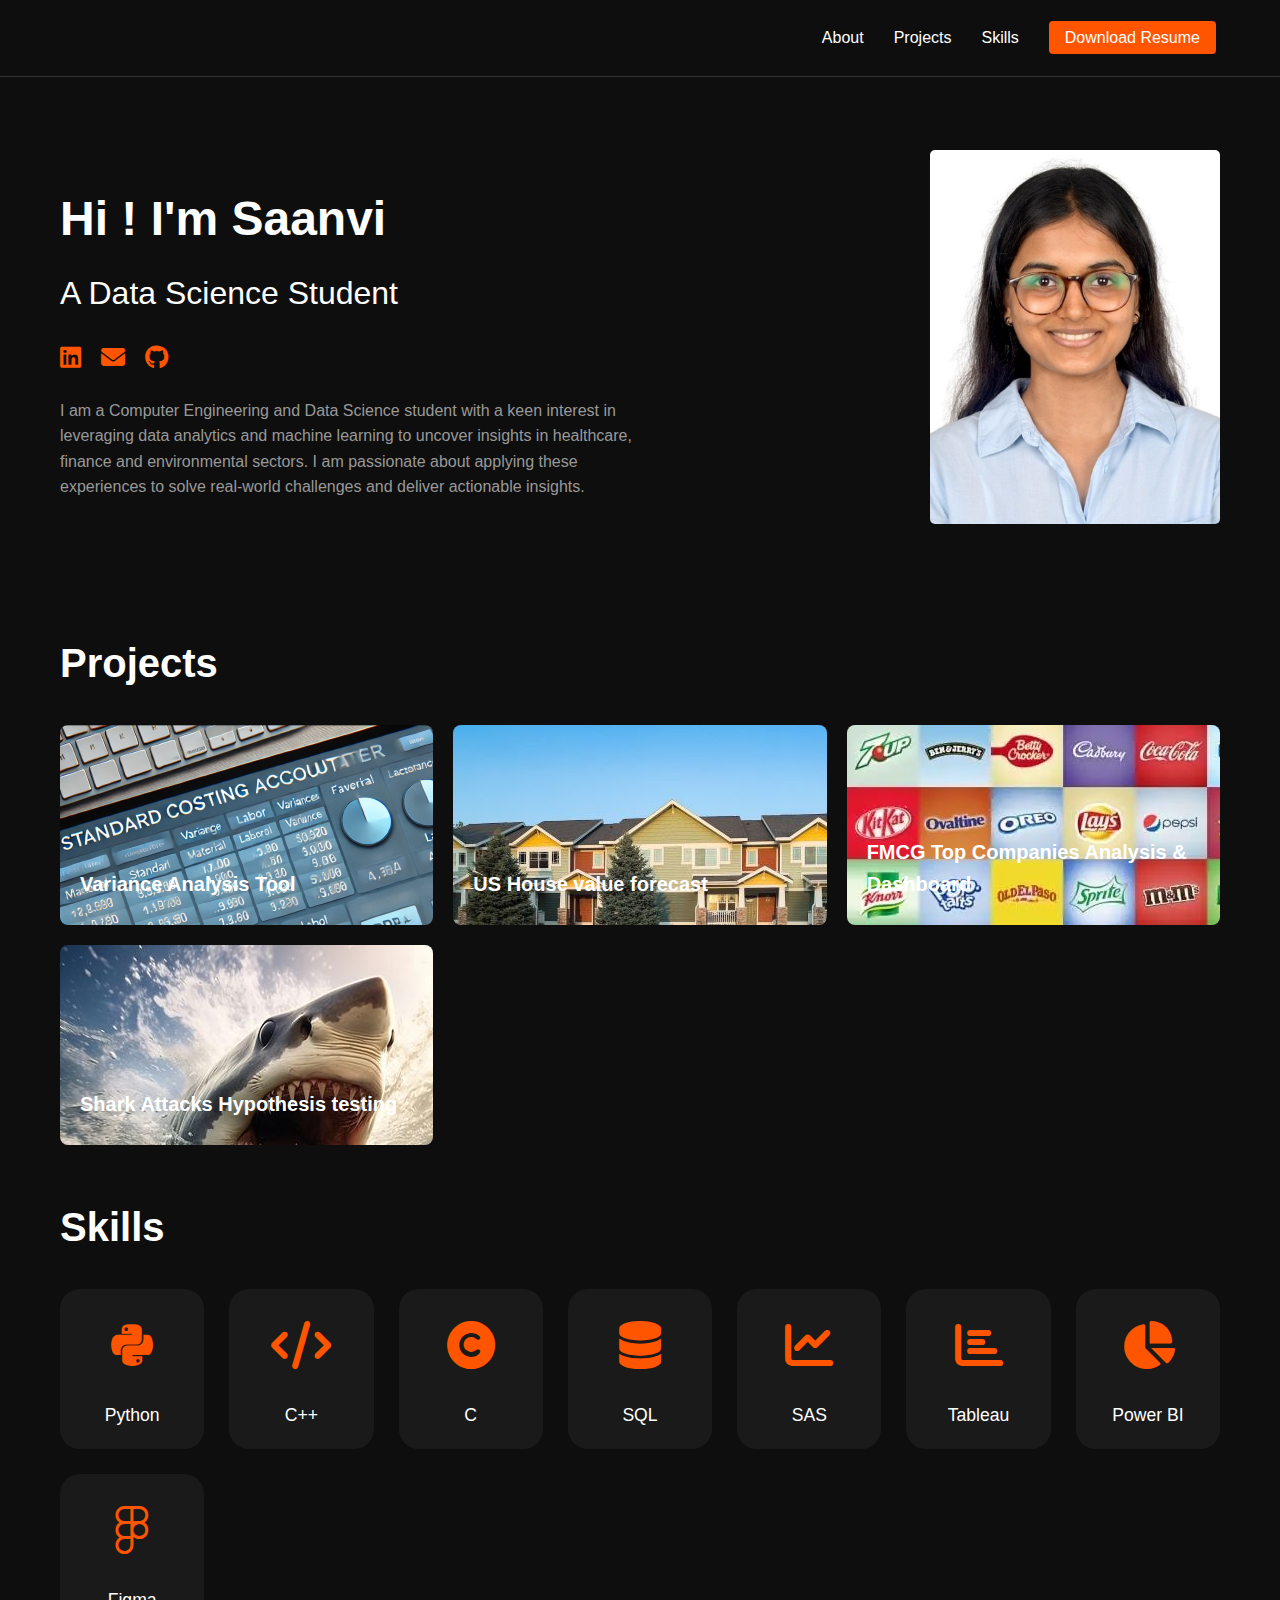
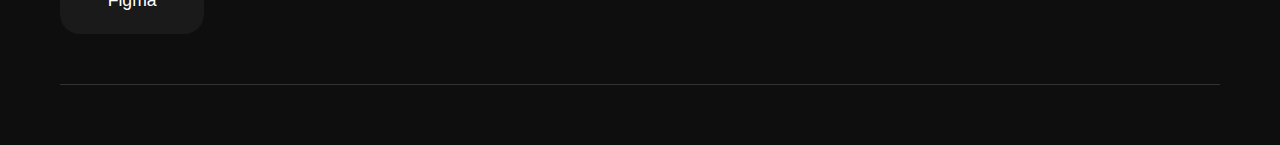
==== index.html @ 207d9695 "Add files via upload" ====
<!DOCTYPE html>
<html lang="en">
<head>
    <meta charset="UTF-8">
    <meta name="viewport" content="width=device-width, initial-scale=1.0">
    <title>Saanvi - Data Scientist Portfolio</title>
    <link rel="stylesheet" href="styles.css">
    <link rel="stylesheet" href="https://cdnjs.cloudflare.com/ajax/libs/font-awesome/6.4.0/css/all.min.css">
</head>
<body>
    <div class="container">
        <nav>
            <div class="logo">
                <!-- Logo can go here if needed -->
            </div>
            <ul>
                <li><a href="#about">About</a></li>
                <li><a href="#projects">Projects</a></li>
                <li><a href="#skills">Skills</a></li>
                <li><a href="Saanvi Kanodia_B.Tech_CSEDS.pdf" class="resume-btn" target="_blank" download>Download Resume</a></li>
            </ul>
        </nav>
        
        <section class="header" id="about">
            <div class="header-content">
                <h1 class="name">Hi ! I'm Saanvi <h1>

                <h2 class="title">A Data Science Student</h2>
                <div class="social-icons">
                    <a href="https://www.linkedin.com/in/saanvi-kanodia/" aria-label="LinkedIn" target="_blank"><i class="fab fa-linkedin"></i></a>
                    <a href="saanvikanodia05@gmail.com" aria-label="Email" target="_blank"><i class="fas fa-envelope"></i></a>
                    <a href="https://github.com/saanvi-kanodia" aria-label="GitHub" target="_blank"><i class="fab fa-github"></i></a>
                </div>
                <p class="lorem-text">
                    I am a Computer Engineering and Data Science student with a keen interest in leveraging data
                    analytics and machine learning to uncover insights in healthcare, finance and
                    environmental sectors. I am passionate about applying these experiences to solve real-world challenges and deliver
                    actionable insights.    
                </p>
            </div>
            <div class="header-image">
                <img src="./saanvi pasport size new photo.jpg" alt="Saanvi">
            </div>
        </section>
        
        <section id="projects">
            <h2 class="section-title">Projects</h2>
            <div class="projects-grid">
                <a href="https://accounts-variance-analysis.vercel.app/index.html" class="project-card"target="_blank">
                    <img src="./variance analysis (2).png" alt="#">
                    <div class="project-info">
                        <h3 class="project-title">Variance Analysis Tool</h3>
                    </div>
                </a>
                <a href="./US House value forecast.html" class="project-card" target = "_blank">
                    <img src="./Holt's forecasting.jpg" alt="#">
                    <div class="project-info">
                        <h3 class="project-title">US House value forecast</h3>
                    </div>
                </a>
                <a href="./FMCG Top 4 - Analysis & Dashboard.pdf" class="project-card" target="_blank">
                    <img src="./FMCG Business in India.jpg" alt="#">                    
                    <div class="project-info">
                        <h3 class="project-title">FMCG Top Companies Analysis & Dashboard</h3>
                    </div>
                </a>

                <a href="./Hypothesis testing.html" class="project-card" target = "_blank">
                    <img src="./Hypothesis testing.jpg" alt="#">                    
                    <div class="project-info">
                        <h3 class="project-title">Shark Attacks Hypothesis testing</h3>
                    </div>
                </a>
            </div>
        </section>
        
        <section id="skills">
            <h2 class="section-title">Skills</h2>
            <div class="skills-grid">
                <div class="skill-item">
                    <div class="skill-icon">
                        <i class="fab fa-python"></i>
                    </div>
                    <h3 class="skill-name">Python</h3>
                </div>
                <div class="skill-item">
                    <div class="skill-icon">
                        <i class="fas fa-code"></i>
                    </div>
                    <h3 class="skill-name">C++</h3>
                </div>
                <div class="skill-item">
                    <div class="skill-icon">
                        <i class="fas fa-copyright"></i>
                    </div>
                    <h3 class="skill-name">C</h3>
                </div>
                <div class="skill-item">
                    <div class="skill-icon">
                        <i class="fas fa-database"></i>
                    </div>
                    <h3 class="skill-name">SQL</h3>
                </div>
                <div class="skill-item">
                    <div class="skill-icon">
                        <i class="fas fa-chart-line"></i>
                    </div>
                    <h3 class="skill-name">SAS</h3>
                </div>
                <div class="skill-item">
                    <div class="skill-icon">
                        <i class="fas fa-chart-bar"></i>
                    </div>
                    <h3 class="skill-name">Tableau</h3>
                </div>
                <div class="skill-item">
                    <div class="skill-icon">
                        <i class="fas fa-chart-pie"></i>
                    </div>
                    <h3 class="skill-name">Power BI</h3>
                </div>
                <div class="skill-item">
                    <div class="skill-icon">
                        <i class="fab fa-figma"></i>
                    </div>
                    <h3 class="skill-name">Figma</h3>
                </div>
            </div>
        </section>
        
        <footer>
        </footer>
    </div>
</body>
</html>
---- styles.css ----
/* Base Styles */
* {
    margin: 0;
    padding: 0;
    box-sizing: border-box;
    font-family: 'Inter', Arial, sans-serif;
}

body {
    background-color: #0e0e0e;
    color: #ffffff;
    line-height: 1.6;
    padding-top: 90px; /* Adjust this value based on your navbar height */
}

.container {
    max-width: 1200px;
    margin: 0 auto;
    padding: 0 20px 20px;
}

/* Navigation */
nav {
    display: flex;
    position: fixed;
    top: 0;
    left: 0;
    width: 100%;
    justify-content: space-between;
    padding: 25px 5%; /* Increased padding for more height */
    background-color: #0e0e0e;
    border-bottom: 1px solid #333;
    z-index: 1000;
    align-items: center; /* This ensures content is vertically centered */
}

nav ul {
    display: flex;
    list-style: none;
    align-items: center;
}

nav ul li {
    margin-left: 30px;
}

nav a {
    color: #ffffff;
    text-decoration: none;
    font-weight: 500;
}

.resume-btn {
    background-color: #FF5500;
    padding: 8px 16px;
    border-radius: 4px;
    transition: background-color 0.3s;
}

.resume-btn:hover {
    background-color: #ff7033;
}

/* Header Section */
.header {
    display: flex;
    justify-content: space-between;
    align-items: center;
    padding: 60px 0;
}

.header-content {
    width: 50%;
}

.header-image {
    width: 25%;
}

.header-image img {
    width: 100%;
    border-radius: 5px;
    object-fit: cover;
}

.name {
    font-size: 3rem;
    font-weight: 700;
    margin-bottom: 10px;
}

.title {
    font-size: 2rem;
    font-weight: 500;
    margin-bottom: 20px;
}

.social-icons {
    display: flex;
    margin-top: 20px;
}

.social-icons a {
    color: #FF5500;
    text-decoration: none;
    margin-right: 20px;
    font-size: 1.5rem;
}

.lorem-text {
    margin-top: 20px;
    color: #999;
}

/* Projects Section */
.section-title {
    font-size: 2.5rem;
    font-weight: 600;
    margin: 40px 0 30px 0;
}

.projects-grid {
    display: grid;
    grid-template-columns: repeat(auto-fill, minmax(300px, 1fr));
    gap: 20px;
    margin-bottom: 50px;
}

.project-card {
    border-radius: 8px;
    overflow: hidden;
    height: 200px;
    position: relative;
    background-size: cover;
    background-position: center;
    text-decoration: none;
    display: block;
    transition: transform 0.3s ease;
}

.project-card:hover {
    transform: translateY(-5px);
}

.project-card:nth-child(1) {
    background-image: linear-gradient(rgba(0, 0, 0, 0.6), rgba(0, 0, 0, 0.6)), url('#');
}

.project-card:nth-child(2) {
    background-image: linear-gradient(rgba(0, 0, 0, 0.6), rgba(0, 0, 0, 0.6)), url('#');
}

.project-card:nth-child(3) {
    background-image: linear-gradient(rgba(0, 0, 0, 0.6), rgba(0, 0, 0, 0.6)), url('#');
}

.project-card:nth-child(4) {
    background-image: linear-gradient(rgba(0, 0, 0, 0.6), rgba(0, 0, 0, 0.6)), url('#');
}

.project-info {
    position: absolute;
    bottom: 20px;
    left: 20px;
    color: #fff;
}

.project-title {
    font-size: 1.25rem;
    font-weight: 600;
    margin-bottom: 5px;
}

/* Skills Section */
.skills-grid {
    display: grid;
    grid-template-columns: repeat(auto-fill, minmax(125px, 1fr));
    gap: 25px;
    margin-bottom: 50px;
}

.skill-item {
    background-color: #1a1a1a;
    border-radius: 20px;
    padding: 20px;
    text-align: center;
    transition: transform 0.3s ease;
}

/*.skill-item:hover {
    transform: translateY(-5px);
}*/

.skill-icon {
    font-size: 3rem;
    margin-bottom: 15px;
    color: #FF5500;
}

.skill-name {
    font-size: 1.1rem;
    font-weight: 500;
}

/* Footer */
footer {
    text-align: center;
    padding: 20px 0;
    margin-top: 50px;
    border-top: 1px solid #333;
    font-size: 0.9rem;
    color: #777;
}

/* Responsive Design */
@media (max-width: 768px) {
    .header {
        flex-direction: column;
    }
    
    .header-content, .header-image {
        width: 100%;
    }
    
    .header-image {
        margin-top: 30px;
    }
    
    .projects-grid, .skills-grid {
        grid-template-columns: 1fr 1fr;
    }

    nav ul {
        flex-wrap: wrap;
    }

    nav ul li {
        margin: 5px 10px;
    }
}

@media (max-width: 480px) {
    .projects-grid, .skills-grid {
        grid-template-columns: 1fr;
    }
}
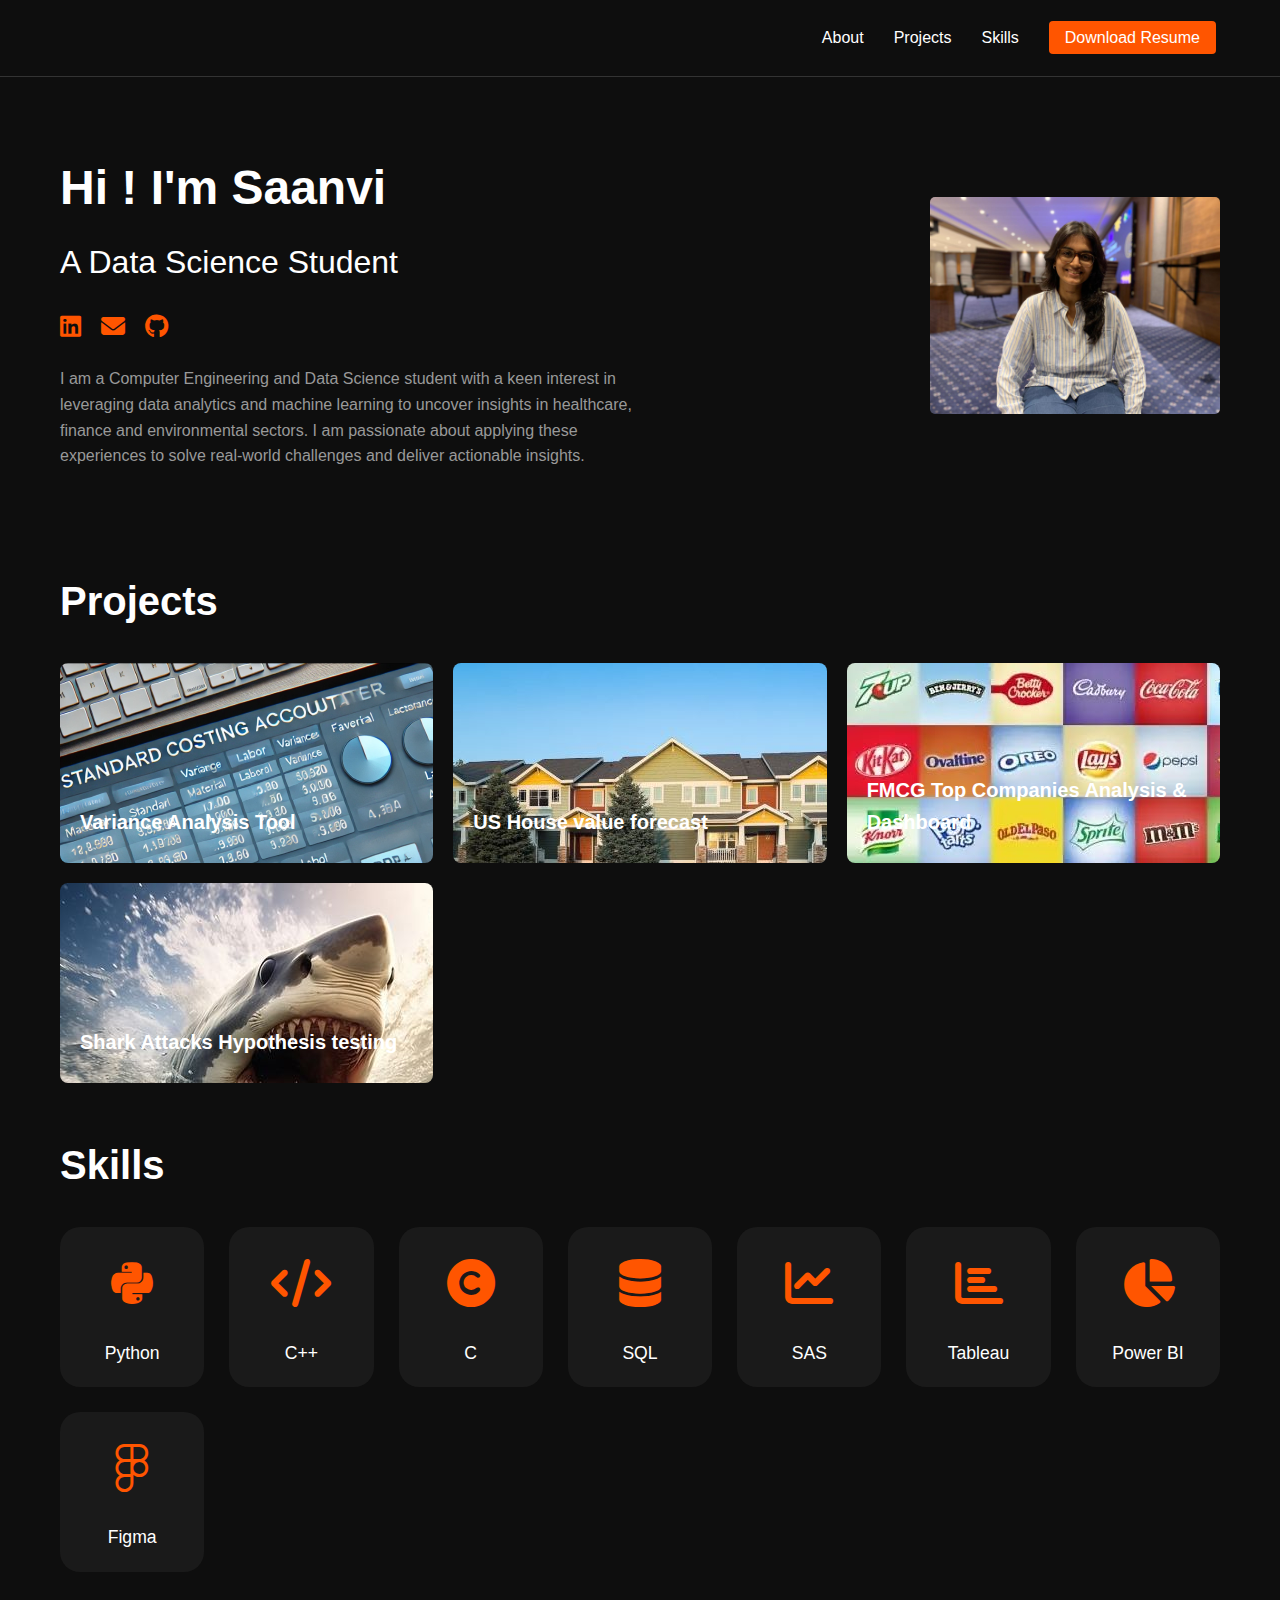
==== commit 37d7b618: "Minor changes" ====
--- a/index.html
+++ b/index.html
@@ -1,135 +1,135 @@
-<!DOCTYPE html>
-<html lang="en">
-<head>
-    <meta charset="UTF-8">
-    <meta name="viewport" content="width=device-width, initial-scale=1.0">
-    <title>Saanvi - Data Scientist Portfolio</title>
-    <link rel="stylesheet" href="styles.css">
-    <link rel="stylesheet" href="https://cdnjs.cloudflare.com/ajax/libs/font-awesome/6.4.0/css/all.min.css">
-</head>
-<body>
-    <div class="container">
-        <nav>
-            <div class="logo">
-                <!-- Logo can go here if needed -->
-            </div>
-            <ul>
-                <li><a href="#about">About</a></li>
-                <li><a href="#projects">Projects</a></li>
-                <li><a href="#skills">Skills</a></li>
-                <li><a href="Saanvi Kanodia_B.Tech_CSEDS.pdf" class="resume-btn" target="_blank" download>Download Resume</a></li>
-            </ul>
-        </nav>
-        
-        <section class="header" id="about">
-            <div class="header-content">
-                <h1 class="name">Hi ! I'm Saanvi <h1>
-
-                <h2 class="title">A Data Science Student</h2>
-                <div class="social-icons">
-                    <a href="https://www.linkedin.com/in/saanvi-kanodia/" aria-label="LinkedIn" target="_blank"><i class="fab fa-linkedin"></i></a>
-                    <a href="saanvikanodia05@gmail.com" aria-label="Email" target="_blank"><i class="fas fa-envelope"></i></a>
-                    <a href="https://github.com/saanvi-kanodia" aria-label="GitHub" target="_blank"><i class="fab fa-github"></i></a>
-                </div>
-                <p class="lorem-text">
-                    I am a Computer Engineering and Data Science student with a keen interest in leveraging data
-                    analytics and machine learning to uncover insights in healthcare, finance and
-                    environmental sectors. I am passionate about applying these experiences to solve real-world challenges and deliver
-                    actionable insights.    
-                </p>
-            </div>
-            <div class="header-image">
-                <img src="./saanvi pasport size new photo.jpg" alt="Saanvi">
-            </div>
-        </section>
-        
-        <section id="projects">
-            <h2 class="section-title">Projects</h2>
-            <div class="projects-grid">
-                <a href="https://accounts-variance-analysis.vercel.app/index.html" class="project-card"target="_blank">
-                    <img src="./variance analysis (2).png" alt="#">
-                    <div class="project-info">
-                        <h3 class="project-title">Variance Analysis Tool</h3>
-                    </div>
-                </a>
-                <a href="./US House value forecast.html" class="project-card" target = "_blank">
-                    <img src="./Holt's forecasting.jpg" alt="#">
-                    <div class="project-info">
-                        <h3 class="project-title">US House value forecast</h3>
-                    </div>
-                </a>
-                <a href="./FMCG Top 4 - Analysis & Dashboard.pdf" class="project-card" target="_blank">
-                    <img src="./FMCG Business in India.jpg" alt="#">                    
-                    <div class="project-info">
-                        <h3 class="project-title">FMCG Top Companies Analysis & Dashboard</h3>
-                    </div>
-                </a>
-
-                <a href="./Hypothesis testing.html" class="project-card" target = "_blank">
-                    <img src="./Hypothesis testing.jpg" alt="#">                    
-                    <div class="project-info">
-                        <h3 class="project-title">Shark Attacks Hypothesis testing</h3>
-                    </div>
-                </a>
-            </div>
-        </section>
-        
-        <section id="skills">
-            <h2 class="section-title">Skills</h2>
-            <div class="skills-grid">
-                <div class="skill-item">
-                    <div class="skill-icon">
-                        <i class="fab fa-python"></i>
-                    </div>
-                    <h3 class="skill-name">Python</h3>
-                </div>
-                <div class="skill-item">
-                    <div class="skill-icon">
-                        <i class="fas fa-code"></i>
-                    </div>
-                    <h3 class="skill-name">C++</h3>
-                </div>
-                <div class="skill-item">
-                    <div class="skill-icon">
-                        <i class="fas fa-copyright"></i>
-                    </div>
-                    <h3 class="skill-name">C</h3>
-                </div>
-                <div class="skill-item">
-                    <div class="skill-icon">
-                        <i class="fas fa-database"></i>
-                    </div>
-                    <h3 class="skill-name">SQL</h3>
-                </div>
-                <div class="skill-item">
-                    <div class="skill-icon">
-                        <i class="fas fa-chart-line"></i>
-                    </div>
-                    <h3 class="skill-name">SAS</h3>
-                </div>
-                <div class="skill-item">
-                    <div class="skill-icon">
-                        <i class="fas fa-chart-bar"></i>
-                    </div>
-                    <h3 class="skill-name">Tableau</h3>
-                </div>
-                <div class="skill-item">
-                    <div class="skill-icon">
-                        <i class="fas fa-chart-pie"></i>
-                    </div>
-                    <h3 class="skill-name">Power BI</h3>
-                </div>
-                <div class="skill-item">
-                    <div class="skill-icon">
-                        <i class="fab fa-figma"></i>
-                    </div>
-                    <h3 class="skill-name">Figma</h3>
-                </div>
-            </div>
-        </section>
-        
-        <footer>
-        </footer>
-    </div>
-</body>
+<!DOCTYPE html>
+<html lang="en">
+<head>
+    <meta charset="UTF-8">
+    <meta name="viewport" content="width=device-width, initial-scale=1.0">
+    <title>Saanvi - Data Scientist Portfolio</title>
+    <link rel="stylesheet" href="styles.css">
+    <link rel="stylesheet" href="https://cdnjs.cloudflare.com/ajax/libs/font-awesome/6.4.0/css/all.min.css">
+</head>
+<body>
+    <div class="container">
+        <nav>
+            <div class="logo">
+                <!-- Logo can go here if needed -->
+            </div>
+            <ul>
+                <li><a href="#about">About</a></li>
+                <li><a href="#projects">Projects</a></li>
+                <li><a href="#skills">Skills</a></li>
+                <li><a href="Saanvi Kanodia_B.Tech_CSEDS.pdf" class="resume-btn" target="_blank" download>Download Resume</a></li>
+            </ul>
+        </nav>
+        
+        <section class="header" id="about">
+            <div class="header-content">
+                <h1 class="name">Hi ! I'm Saanvi <h1>
+
+                <h2 class="title">A Data Science Student</h2>
+                <div class="social-icons">
+                    <a href="https://www.linkedin.com/in/saanvi-kanodia/" aria-label="LinkedIn" target="_blank"><i class="fab fa-linkedin"></i></a>
+                    <a href="saanvikanodia05@gmail.com" aria-label="Email" target="_blank"><i class="fas fa-envelope"></i></a>
+                    <a href="https://github.com/saanvi-kanodia" aria-label="GitHub" target="_blank"><i class="fab fa-github"></i></a>
+                </div>
+                <p class="lorem-text">
+                    I am a Computer Engineering and Data Science student with a keen interest in leveraging data
+                    analytics and machine learning to uncover insights in healthcare, finance and
+                    environmental sectors. I am passionate about applying these experiences to solve real-world challenges and deliver
+                    actionable insights.    
+                </p>
+            </div>
+            <div class="header-image">
+                <img src="./saanvi photo.jpg" alt="Saanvi">
+            </div>
+        </section>
+        
+        <section id="projects">
+            <h2 class="section-title">Projects</h2>
+            <div class="projects-grid">
+                <a href="https://accounts-variance-analysis.vercel.app/index.html" class="project-card"target="_blank">
+                    <img src="./variance analysis (2).png" alt="#">
+                    <div class="project-info">
+                       <h3 class="project-title">Variance Analysis Tool</h3>
+                    </div>
+                </a>
+                <a href="./Holt's Trend Forecast.pdf" class="project-card" target = "_blank">
+                    <img src="./Holt's forecasting.jpg" alt="#">
+                    <div class="project-info">
+                        <h3 class="project-title">US House value forecast</h3>
+                    </div>
+                </a>
+                <a href="./FMCG Top 4 - Analysis & Dashboard.pdf" class="project-card" target="_blank">
+                    <img src="./FMCG Business in India.jpg" alt="#">                    
+                    <div class="project-info">
+                        <h3 class="project-title">FMCG Top Companies Analysis & Dashboard</h3>
+                    </div>
+                </a>
+
+                <a href="./Hypothesis testing.pdf" class="project-card" target = "_blank">
+                    <img src="./Hypothesis testing.jpg" alt="#">                    
+                    <div class="project-info">
+                        <h3 class="project-title">Shark Attacks Hypothesis testing</h3>
+                    </div>
+                </a>
+            </div>
+        </section>
+        
+        <section id="skills">
+            <h2 class="section-title">Skills</h2>
+            <div class="skills-grid">
+                <div class="skill-item">
+                    <div class="skill-icon">
+                        <i class="fab fa-python"></i>
+                    </div>
+                    <h3 class="skill-name">Python</h3>
+                </div>
+                <div class="skill-item">
+                    <div class="skill-icon">
+                        <i class="fas fa-code"></i>
+                    </div>
+                    <h3 class="skill-name">C++</h3>
+                </div>
+                <div class="skill-item">
+                    <div class="skill-icon">
+                        <i class="fas fa-copyright"></i>
+                    </div>
+                    <h3 class="skill-name">C</h3>
+                </div>
+                <div class="skill-item">
+                    <div class="skill-icon">
+                        <i class="fas fa-database"></i>
+                    </div>
+                    <h3 class="skill-name">SQL</h3>
+                </div>
+                <div class="skill-item">
+                    <div class="skill-icon">
+                        <i class="fas fa-chart-line"></i>
+                    </div>
+                    <h3 class="skill-name">SAS</h3>
+                </div>
+                <div class="skill-item">
+                    <div class="skill-icon">
+                        <i class="fas fa-chart-bar"></i>
+                    </div>
+                    <h3 class="skill-name">Tableau</h3>
+                </div>
+                <div class="skill-item">
+                    <div class="skill-icon">
+                        <i class="fas fa-chart-pie"></i>
+                    </div>
+                    <h3 class="skill-name">Power BI</h3>
+                </div>
+                <div class="skill-item">
+                    <div class="skill-icon">
+                        <i class="fab fa-figma"></i>
+                    </div>
+                    <h3 class="skill-name">Figma</h3>
+                </div>
+            </div>
+        </section>
+        
+        <footer>
+        </footer>
+    </div>
+</body>
 </html>